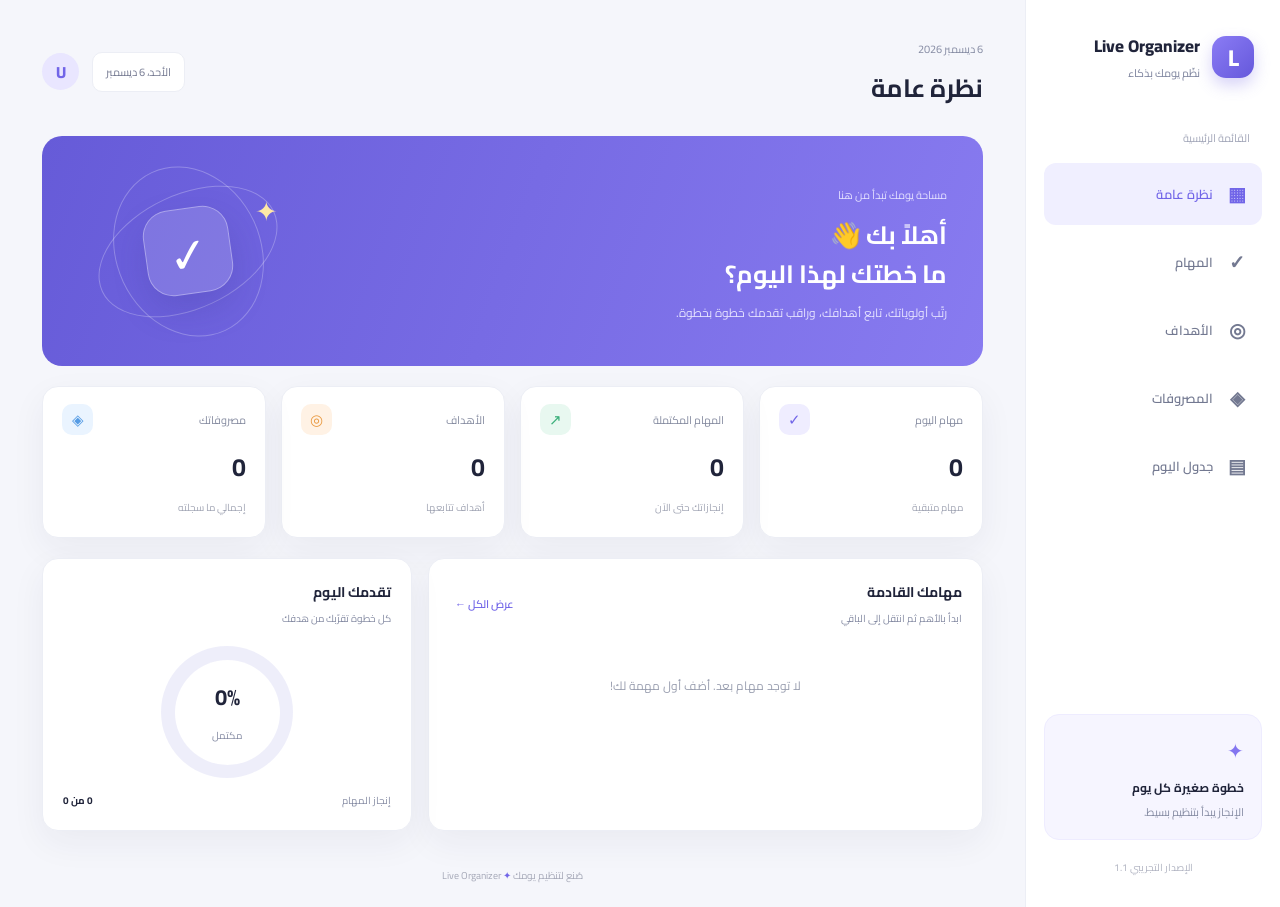
==== index.html @ 83a29cd0 "Add files via upload" ====
<!DOCTYPE html>
<html lang="ar" dir="rtl">
<head>
  <meta charset="UTF-8">
  <meta name="viewport" content="width=device-width, initial-scale=1.0">
  <meta name="theme-color" content="#111827">
  <title>Live Organizer | نظّم حياتك</title>
  <link rel="stylesheet" href="style.css">
</head>
<body>
  <div class="app-shell">
    <aside class="sidebar">
      <a class="brand" href="#"><span class="brand-mark">L</span><span>Live Organizer<small>نظّم يومك بذكاء</small></span></a>
      <div class="side-label">القائمة الرئيسية</div>
      <button class="nav-item active" data-view="dashboard"><span>▦</span> نظرة عامة</button>
      <button class="nav-item" data-view="tasks"><span>✓</span> المهام</button>
      <button class="nav-item" data-view="goals"><span>◎</span> الأهداف</button>
      <button class="nav-item" data-view="expenses"><span>◈</span> المصروفات</button>
      <button class="nav-item" data-view="schedule"><span>▤</span> جدول اليوم</button>
      <div class="sidebar-bottom"><div class="mini-card"><span class="spark">✦</span><b>خطوة صغيرة كل يوم</b><p>الإنجاز يبدأ بتنظيم بسيط.</p></div><span class="version">الإصدار التجريبي 1.1</span></div>
    </aside>

    <main class="main">
      <header class="topbar">
        <div><span class="eyebrow" id="today-label">مساحة يومك</span><h1 id="page-title">نظرة عامة</h1></div>
        <div class="top-actions"><span class="date-chip" id="date-chip"></span><div class="avatar">U</div></div>
      </header>

      <section class="view active" id="dashboard-view">
        <div class="welcome">
          <div><span class="welcome-tag">مساحة يومك تبدأ من هنا</span><h2>أهلاً بك 👋<br>ما خطتك لهذا اليوم؟</h2><p>رتّب أولوياتك، تابع أهدافك، وراقب تقدمك خطوة بخطوة.</p></div>
          <div class="welcome-art"><div class="orbit orbit-one"></div><div class="orbit orbit-two"></div><div class="art-check">✓</div><span class="art-star">✦</span></div>
        </div>
        <div class="stats-grid">
          <article class="stat-card"><div class="stat-top"><span>مهام اليوم</span><span class="stat-icon purple">✓</span></div><strong id="stat-tasks">0</strong><small>مهام متبقية</small></article>
          <article class="stat-card"><div class="stat-top"><span>المهام المكتملة</span><span class="stat-icon green">↗</span></div><strong id="stat-done">0</strong><small>إنجازاتك حتى الآن</small></article>
          <article class="stat-card"><div class="stat-top"><span>الأهداف</span><span class="stat-icon orange">◎</span></div><strong id="stat-goals">0</strong><small>أهداف تتابعها</small></article>
          <article class="stat-card"><div class="stat-top"><span>مصروفاتك</span><span class="stat-icon blue">◈</span></div><strong id="stat-expenses">0</strong><small>إجمالي ما سجلته</small></article>
        </div>
        <div class="content-grid">
          <section class="panel"><div class="panel-heading"><div><h3>مهامك القادمة</h3><p>ابدأ بالأهم ثم انتقل إلى الباقي</p></div><button class="text-button" data-go="tasks">عرض الكل ←</button></div><div id="dashboard-task-list" class="task-list empty-state">لا توجد مهام بعد. أضف أول مهمة لك!</div></section>
          <section class="panel progress-panel"><div class="panel-heading"><div><h3>تقدمك اليوم</h3><p>كل خطوة تقرّبك من هدفك</p></div></div><div class="progress-ring" id="progress-ring"><div><strong id="progress-percent">0%</strong><small>مكتمل</small></div></div><div class="progress-caption"><span>إنجاز المهام</span><b id="progress-fraction">0 من 0</b></div></section>
        </div>
      </section>

      <section class="view" id="tasks-view">
        <div class="section-intro"><div><h2>إدارة المهام</h2><p>اكتب ما تريد إنجازه، واترك الباقي للتنظيم.</p></div></div>
        <form class="add-form" id="task-form"><input id="task-input" type="text" placeholder="مثلاً: مراجعة درس الرياضيات..." maxlength="90" required><select id="task-priority"><option value="عادية">عادية</option><option value="مهمة">مهمة</option><option value="عاجلة">عاجلة</option></select><button class="primary-btn" type="submit">＋ إضافة مهمة</button></form>
        <div class="filter-row"><button class="filter active" data-filter="all">الكل</button><button class="filter" data-filter="active">قيد التنفيذ</button><button class="filter" data-filter="done">مكتملة</button></div>
        <div id="tasks-list" class="panel task-list empty-state">لا توجد مهام بعد.</div>
      </section>

      <section class="view" id="goals-view">
        <div class="section-intro"><div><h2>أهدافك</h2><p>حدّد هدفاً، ثم أضف ما تنجزه فعلياً في كل مرة.</p></div></div>
        <form class="add-form goal-add-form" id="goal-form">
          <input id="goal-input" type="text" placeholder="اسم الهدف، مثلاً: الركض هذا الشهر" maxlength="80" required>
          <input id="goal-target" type="number" min="0.01" step="any" placeholder="القيمة المطلوبة" required>
          <select id="goal-unit" aria-label="وحدة الهدف">
            <option value="km">كيلومتر</option><option value="m">متر</option>
            <option value="pages">صفحة</option><option value="books">كتاب</option>
            <option value="hours">ساعة</option><option value="minutes">دقيقة</option>
            <option value="USD">دولار</option><option value="count">مرة / عدد</option>
          </select>
          <button class="primary-btn" type="submit">＋ إضافة هدف</button>
        </form>
        <div id="goals-list" class="cards-list empty-state">لم تضف أي أهداف بعد.</div>
      </section>

      <section class="view" id="expenses-view">
        <div class="section-intro"><div><h2>المصروفات</h2><p>سجّل مصروفاتك لتعرف أين تذهب أموالك.</p></div></div>
        <div class="expense-summary"><span>إجمالي المصروفات المسجلة</span><strong id="expense-total">0</strong></div>
        <form class="add-form" id="expense-form"><input id="expense-name" type="text" placeholder="اسم المصروف" maxlength="60" required><input id="expense-amount" type="number" min="0.01" step="0.01" placeholder="المبلغ" required><button class="primary-btn" type="submit">＋ تسجيل</button></form>
        <div id="expenses-list" class="panel task-list empty-state">لا توجد مصروفات مسجلة.</div>
      </section>

      <section class="view" id="schedule-view">
        <div class="section-intro"><div><h2>جدول اليوم</h2><p>نظرة بسيطة على يومك وما تريد إنجازه.</p></div></div>
        <div class="panel schedule-panel"><div class="schedule-line"><span class="time-dot"></span><div><b>ابدأ بتحديد أهم مهمة</b><p>اختر مهمة واحدة مهمة وابدأ بها.</p></div><span class="time-label">البداية</span></div><div class="schedule-line"><span class="time-dot"></span><div><b>خذ استراحة قصيرة</b><p>الاستراحة تساعدك على استعادة التركيز.</p></div><span class="time-label">منتصف اليوم</span></div><div class="schedule-line"><span class="time-dot"></span><div><b>راجع إنجازاتك</b><p>حدّث مهامك وتعرّف على تقدمك اليوم.</p></div><span class="time-label">نهاية اليوم</span></div></div>
        <p class="note">هذا جدول إرشادي مبدئي. يمكنك إضافة مهامك من قسم «المهام».</p>
      </section>
      <footer>صُنع لتنظيم يومك <span>✦</span> Live Organizer</footer>
    </main>
  </div>
  <script src="app.js"></script>
</body>
</html>
---- style.css ----
@import url('https://fonts.googleapis.com/css2?family=Cairo:wght@400;500;600;700;800&display=swap');
:root{--bg:#f5f6fb;--surface:#fff;--text:#20243a;--muted:#858ba3;--line:#eceef5;--purple:#7165e8;--purple-dark:#5d52d4;--shadow:0 12px 35px rgba(35,39,80,.055)}
*{box-sizing:border-box}body{margin:0;background:var(--bg);color:var(--text);font-family:'Cairo',Tahoma,Arial,sans-serif}.app-shell{min-height:100vh;display:flex}.sidebar{width:255px;background:#fff;border-left:1px solid var(--line);padding:30px 18px;display:flex;flex-direction:column;flex-shrink:0}.brand{display:flex;align-items:center;gap:12px;text-decoration:none;color:var(--text);font-size:17px;font-weight:800;margin:0 8px 45px}.brand small{display:block;color:var(--muted);font-size:11px;font-weight:500;margin-top:1px}.brand-mark{width:42px;height:42px;border-radius:14px;background:linear-gradient(135deg,#8b7cf5,#6558db);display:grid;place-items:center;color:#fff;font-size:23px;box-shadow:0 7px 16px #7669e44d}.side-label{font-size:11px;color:#a3a7b9;margin:0 12px 12px}.nav-item{border:0;background:transparent;color:#737991;padding:13px 14px;border-radius:12px;text-align:right;font:600 13px 'Cairo',sans-serif;cursor:pointer;display:flex;align-items:center;gap:13px;margin:3px 0;transition:.2s}.nav-item span{font-size:19px;width:22px;text-align:center}.nav-item:hover,.nav-item.active{background:#f0efff;color:var(--purple)}.sidebar-bottom{margin-top:auto}.mini-card{background:#f6f5ff;border:1px solid #eeecff;padding:17px;border-radius:15px}.spark{color:#8375f0;font-size:20px}.mini-card b{display:block;font-size:12px;margin:7px 0 3px}.mini-card p{font-size:11px;color:var(--muted);margin:0}.version{display:block;text-align:center;color:#b0b3c1;font-size:10px;margin-top:18px}.main{width:min(1250px,100%);margin:auto;padding:32px 42px 22px}.topbar{display:flex;justify-content:space-between;align-items:center;margin-bottom:25px}.eyebrow{font-size:11px;color:var(--muted)}h1{font-size:25px;margin:2px 0 0}.top-actions{display:flex;align-items:center;gap:13px}.date-chip{font-size:11px;color:#747991;background:#fff;border:1px solid var(--line);border-radius:10px;padding:9px 13px}.avatar{width:37px;height:37px;border-radius:50%;background:#e9e6ff;color:var(--purple);display:grid;place-items:center;font-weight:800}.view{display:none}.view.active{display:block}.welcome{min-height:210px;background:linear-gradient(110deg,#665bd8,#887bf0);border-radius:20px;padding:30px 36px;color:#fff;display:flex;justify-content:space-between;align-items:center;overflow:hidden;position:relative}.welcome-tag{font-size:11px;color:#e4e0ff}.welcome h2{font-size:25px;line-height:1.55;margin:8px 0}.welcome p{font-size:12px;color:#e5e2ff;margin:0}.welcome-art{width:220px;height:170px;position:relative;display:grid;place-items:center}.orbit{position:absolute;border:1px solid #ffffff42;border-radius:50%;transform:rotate(-25deg)}.orbit-one{width:190px;height:115px}.orbit-two{width:145px;height:175px}.art-check{width:86px;height:86px;background:#ffffff24;border:1px solid #ffffff55;border-radius:26px;display:grid;place-items:center;font-size:48px;transform:rotate(-8deg);box-shadow:0 15px 35px #39308a33}.art-star{position:absolute;right:20px;top:20px;font-size:27px;color:#ffe7a6}.stats-grid{display:grid;grid-template-columns:repeat(4,1fr);gap:15px;margin:20px 0}.stat-card,.panel{background:#fff;border:1px solid var(--line);border-radius:16px;box-shadow:var(--shadow)}.stat-card{padding:17px 19px}.stat-top{display:flex;justify-content:space-between;align-items:center;font-size:11px;color:#858ba0}.stat-icon{width:31px;height:31px;border-radius:10px;display:grid;place-items:center;font-size:15px}.purple{background:#efedff;color:#7165e8}.green{background:#e8f8f0;color:#39ae79}.orange{background:#fff2e5;color:#e99a42}.blue{background:#eaf4ff;color:#559be4}.stat-card strong{font-size:25px;display:block;margin:8px 0 0}.stat-card small{font-size:10px;color:#a1a5b4}.content-grid{display:grid;grid-template-columns:1.5fr 1fr;gap:16px}.panel{padding:20px}.panel-heading{display:flex;justify-content:space-between;align-items:center}.panel-heading h3{font-size:14px;margin:0}.panel-heading p{font-size:10px;color:var(--muted);margin:4px 0 0}.text-button{border:0;background:transparent;color:var(--purple);font:600 11px 'Cairo';cursor:pointer}.task-list{margin-top:16px}.empty-state{color:#9a9fb0;font-size:12px;text-align:center;padding:30px 15px}.progress-panel{display:flex;flex-direction:column}.progress-ring{width:132px;height:132px;border-radius:50%;background:conic-gradient(var(--purple) 0%,#eeeefa 0);margin:18px auto 13px;display:grid;place-items:center;position:relative}.progress-ring:before{content:'';position:absolute;width:105px;height:105px;border-radius:50%;background:white}.progress-ring div{position:relative;text-align:center}.progress-ring strong{display:block;font-size:22px}.progress-ring small{font-size:10px;color:var(--muted)}.progress-caption{display:flex;justify-content:space-between;font-size:10px;color:var(--muted)}.progress-caption b{color:var(--text)}.section-intro{display:flex;justify-content:space-between;align-items:center;margin:8px 0 20px}.section-intro h2{font-size:21px;margin:0}.section-intro p{font-size:11px;color:var(--muted);margin:4px 0}.add-form{display:flex;gap:10px;background:#fff;padding:12px;border:1px solid var(--line);border-radius:14px;box-shadow:var(--shadow)}input,select{font:12px 'Cairo',sans-serif;color:var(--text);border:1px solid var(--line);border-radius:9px;padding:11px 13px;background:#fff;min-width:0;outline:none}input:focus,select:focus{border-color:#a59cf4}#task-input,#goal-input,#expense-name{flex:1}.primary-btn{border:0;background:var(--purple);color:white;border-radius:9px;padding:10px 17px;font:600 11px 'Cairo';cursor:pointer;white-space:nowrap}.primary-btn:hover{background:var(--purple-dark)}.filter-row{display:flex;gap:7px;margin:17px 0 10px}.filter{border:1px solid var(--line);background:#fff;color:#858ba0;padding:7px 15px;border-radius:8px;font:11px 'Cairo';cursor:pointer}.filter.active{background:#efedff;color:var(--purple);border-color:#efedff}.task-row,.expense-row{display:flex;align-items:center;gap:12px;padding:13px 2px;border-bottom:1px solid #f0f1f6;text-align:right}.task-row:last-child,.expense-row:last-child{border-bottom:0}.task-check{width:19px;height:19px;border:1.5px solid #d5d7e3;border-radius:6px;background:#fff;cursor:pointer;flex-shrink:0}.task-check.checked{background:var(--purple);border-color:var(--purple);color:white}.task-info{flex:1;min-width:0}.task-info b{display:block;font-size:12px;font-weight:600;overflow-wrap:anywhere}.task-info small{font-size:10px;color:var(--muted)}.completed .task-info b{text-decoration:line-through;color:#a8abba}.badge{font-size:9px;padding:4px 8px;border-radius:20px;background:#f1efff;color:#7569df}.badge.عاجلة{background:#fff0ef;color:#e26e69}.badge.مهمة{background:#fff5e8;color:#d9943d}.delete-btn{border:0;background:transparent;color:#c2c5d1;cursor:pointer;font-size:17px}.delete-btn:hover{color:#e16d6d}.cards-list{display:grid;grid-template-columns:repeat(2,1fr);gap:13px;margin-top:17px}.goal-card{background:#fff;border:1px solid var(--line);border-radius:15px;padding:17px;box-shadow:var(--shadow)}.goal-card b{font-size:13px}.goal-card p{font-size:10px;color:var(--muted)}.goal-controls{display:flex;gap:7px;margin-top:13px}.goal-controls button{border:1px solid var(--line);background:#fafaff;border-radius:8px;padding:6px 10px;font:11px 'Cairo';cursor:pointer}.goal-progress{height:6px;background:#f0eff8;border-radius:10px;margin-top:12px;overflow:hidden}.goal-progress span{display:block;height:100%;background:var(--purple);border-radius:10px}.expense-summary{background:#f0efff;border-radius:14px;padding:17px 20px;margin-bottom:14px;display:flex;justify-content:space-between;align-items:center;color:#6f65c9;font-size:12px}.expense-summary strong{font-size:22px}.schedule-panel{margin-top:15px}.schedule-line{display:flex;align-items:flex-start;gap:14px;padding:18px 3px;border-bottom:1px solid var(--line)}.schedule-line:last-child{border:0}.time-dot{width:11px;height:11px;border-radius:50%;background:#8276ed;box-shadow:0 0 0 5px #efedff;margin-top:6px;flex-shrink:0}.schedule-line div{flex:1}.schedule-line b{font-size:12px}.schedule-line p{font-size:10px;color:var(--muted);margin:4px 0 0}.time-label{font-size:10px;color:#9a9eb0}.note{font-size:10px;color:#999fb0;margin:13px 3px}footer{text-align:center;color:#a6a9b8;font-size:10px;margin-top:35px}footer span{color:var(--purple)}
@media(max-width:900px){.sidebar{width:210px}.main{padding:25px 22px}.stats-grid{grid-template-columns:repeat(2,1fr)}}@media(max-width:650px){.app-shell{display:block}.sidebar{width:100%;padding:13px 12px;display:block;border-left:0;border-bottom:1px solid var(--line)}.brand{margin:0 5px 12px}.side-label,.sidebar-bottom{display:none}.sidebar .nav-item{display:inline-flex;padding:8px 10px;font-size:10px;margin:0 1px}.nav-item span{font-size:15px;width:auto}.main{padding:20px 14px}.topbar{margin-bottom:17px}h1{font-size:21px}.date-chip{display:none}.welcome{padding:22px;min-height:180px}.welcome h2{font-size:20px}.welcome-art{width:100px;transform:scale(.72);margin-left:-15px}.welcome p{max-width:230px;line-height:1.8}.stats-grid{gap:9px;margin:13px 0}.stat-card{padding:13px}.content-grid{grid-template-columns:1fr}.add-form{flex-wrap:wrap}.add-form input{flex:1 1 45%}.add-form .primary-btn{flex:1}.cards-list{grid-template-columns:1fr}.panel{padding:15px}}

.goal-add-form{flex-wrap:wrap}
.goal-add-form #goal-input{flex:2 1 230px}
.goal-add-form #goal-target{flex:1 1 125px}
.goal-add-form #goal-unit{flex:1 1 130px}
.goal-card{min-width:0}
.goal-meta{display:flex;justify-content:space-between;gap:10px;color:#858ba3;font-size:10px;margin-top:9px}
.goal-progress-form{display:flex;gap:7px;margin-top:14px;flex-wrap:wrap}
.goal-progress-form input{flex:1 1 90px;min-width:80px}
.goal-progress-form select{flex:1 1 105px;min-width:95px}
.goal-progress-form .primary-btn{flex:0 0 auto}
.goal-history{margin-top:12px;font-size:11px;color:#747991}
.goal-history summary{cursor:pointer}
.goal-history div{padding:5px 0;border-bottom:1px solid #f0f1f6}
.goal-history small{color:#a0a4b2;margin-right:8px}
.goal-controls{display:flex;justify-content:flex-end;margin-top:8px}
@media(max-width:650px){.goal-add-form>*{flex:1 1 100%!important}.goal-progress-form>*{flex:1 1 100%!important}.goal-meta{flex-direction:column;gap:3px}.cards-list{grid-template-columns:1fr}}
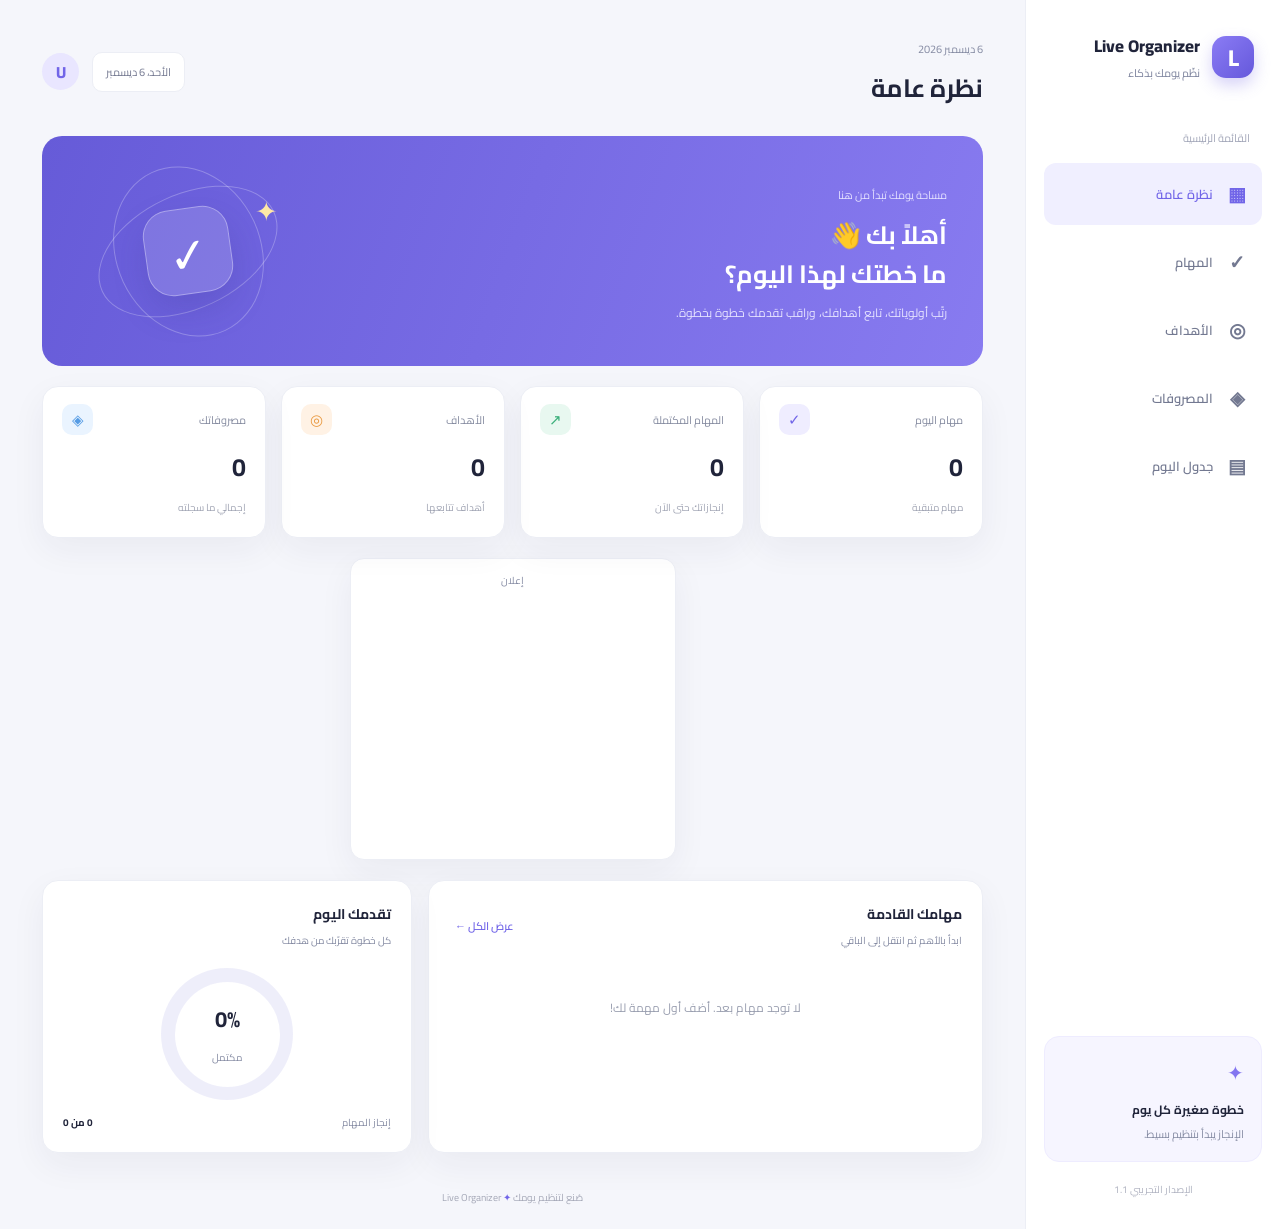
==== commit 95e18084: "Add files via upload" ====
--- a/index.html
+++ b/index.html
@@ -37,6 +37,23 @@
           <article class="stat-card"><div class="stat-top"><span>الأهداف</span><span class="stat-icon orange">◎</span></div><strong id="stat-goals">0</strong><small>أهداف تتابعها</small></article>
           <article class="stat-card"><div class="stat-top"><span>مصروفاتك</span><span class="stat-icon blue">◈</span></div><strong id="stat-expenses">0</strong><small>إجمالي ما سجلته</small></article>
         </div>
+
+        <div class="ad-slot" aria-label="مساحة إعلانية">
+          <span class="ad-label">إعلان</span>
+          <div class="ad-banner">
+            <script>
+              atOptions = {
+                'key' : '99a3d868977c11f7902fa7160a8ae03a',
+                'format' : 'iframe',
+                'height' : 250,
+                'width' : 300,
+                'params' : {}
+              };
+            </script>
+            <script src="https://bauval.org/22/99a3d868977c11f7902fa7160a8ae03a"></script>
+          </div>
+        </div>
+
         <div class="content-grid">
           <section class="panel"><div class="panel-heading"><div><h3>مهامك القادمة</h3><p>ابدأ بالأهم ثم انتقل إلى الباقي</p></div><button class="text-button" data-go="tasks">عرض الكل ←</button></div><div id="dashboard-task-list" class="task-list empty-state">لا توجد مهام بعد. أضف أول مهمة لك!</div></section>
           <section class="panel progress-panel"><div class="panel-heading"><div><h3>تقدمك اليوم</h3><p>كل خطوة تقرّبك من هدفك</p></div></div><div class="progress-ring" id="progress-ring"><div><strong id="progress-percent">0%</strong><small>مكتمل</small></div></div><div class="progress-caption"><span>إنجاز المهام</span><b id="progress-fraction">0 من 0</b></div></section>
--- a/style.css
+++ b/style.css
@@ -2,7 +2,6 @@
 :root{--bg:#f5f6fb;--surface:#fff;--text:#20243a;--muted:#858ba3;--line:#eceef5;--purple:#7165e8;--purple-dark:#5d52d4;--shadow:0 12px 35px rgba(35,39,80,.055)}
 *{box-sizing:border-box}body{margin:0;background:var(--bg);color:var(--text);font-family:'Cairo',Tahoma,Arial,sans-serif}.app-shell{min-height:100vh;display:flex}.sidebar{width:255px;background:#fff;border-left:1px solid var(--line);padding:30px 18px;display:flex;flex-direction:column;flex-shrink:0}.brand{display:flex;align-items:center;gap:12px;text-decoration:none;color:var(--text);font-size:17px;font-weight:800;margin:0 8px 45px}.brand small{display:block;color:var(--muted);font-size:11px;font-weight:500;margin-top:1px}.brand-mark{width:42px;height:42px;border-radius:14px;background:linear-gradient(135deg,#8b7cf5,#6558db);display:grid;place-items:center;color:#fff;font-size:23px;box-shadow:0 7px 16px #7669e44d}.side-label{font-size:11px;color:#a3a7b9;margin:0 12px 12px}.nav-item{border:0;background:transparent;color:#737991;padding:13px 14px;border-radius:12px;text-align:right;font:600 13px 'Cairo',sans-serif;cursor:pointer;display:flex;align-items:center;gap:13px;margin:3px 0;transition:.2s}.nav-item span{font-size:19px;width:22px;text-align:center}.nav-item:hover,.nav-item.active{background:#f0efff;color:var(--purple)}.sidebar-bottom{margin-top:auto}.mini-card{background:#f6f5ff;border:1px solid #eeecff;padding:17px;border-radius:15px}.spark{color:#8375f0;font-size:20px}.mini-card b{display:block;font-size:12px;margin:7px 0 3px}.mini-card p{font-size:11px;color:var(--muted);margin:0}.version{display:block;text-align:center;color:#b0b3c1;font-size:10px;margin-top:18px}.main{width:min(1250px,100%);margin:auto;padding:32px 42px 22px}.topbar{display:flex;justify-content:space-between;align-items:center;margin-bottom:25px}.eyebrow{font-size:11px;color:var(--muted)}h1{font-size:25px;margin:2px 0 0}.top-actions{display:flex;align-items:center;gap:13px}.date-chip{font-size:11px;color:#747991;background:#fff;border:1px solid var(--line);border-radius:10px;padding:9px 13px}.avatar{width:37px;height:37px;border-radius:50%;background:#e9e6ff;color:var(--purple);display:grid;place-items:center;font-weight:800}.view{display:none}.view.active{display:block}.welcome{min-height:210px;background:linear-gradient(110deg,#665bd8,#887bf0);border-radius:20px;padding:30px 36px;color:#fff;display:flex;justify-content:space-between;align-items:center;overflow:hidden;position:relative}.welcome-tag{font-size:11px;color:#e4e0ff}.welcome h2{font-size:25px;line-height:1.55;margin:8px 0}.welcome p{font-size:12px;color:#e5e2ff;margin:0}.welcome-art{width:220px;height:170px;position:relative;display:grid;place-items:center}.orbit{position:absolute;border:1px solid #ffffff42;border-radius:50%;transform:rotate(-25deg)}.orbit-one{width:190px;height:115px}.orbit-two{width:145px;height:175px}.art-check{width:86px;height:86px;background:#ffffff24;border:1px solid #ffffff55;border-radius:26px;display:grid;place-items:center;font-size:48px;transform:rotate(-8deg);box-shadow:0 15px 35px #39308a33}.art-star{position:absolute;right:20px;top:20px;font-size:27px;color:#ffe7a6}.stats-grid{display:grid;grid-template-columns:repeat(4,1fr);gap:15px;margin:20px 0}.stat-card,.panel{background:#fff;border:1px solid var(--line);border-radius:16px;box-shadow:var(--shadow)}.stat-card{padding:17px 19px}.stat-top{display:flex;justify-content:space-between;align-items:center;font-size:11px;color:#858ba0}.stat-icon{width:31px;height:31px;border-radius:10px;display:grid;place-items:center;font-size:15px}.purple{background:#efedff;color:#7165e8}.green{background:#e8f8f0;color:#39ae79}.orange{background:#fff2e5;color:#e99a42}.blue{background:#eaf4ff;color:#559be4}.stat-card strong{font-size:25px;display:block;margin:8px 0 0}.stat-card small{font-size:10px;color:#a1a5b4}.content-grid{display:grid;grid-template-columns:1.5fr 1fr;gap:16px}.panel{padding:20px}.panel-heading{display:flex;justify-content:space-between;align-items:center}.panel-heading h3{font-size:14px;margin:0}.panel-heading p{font-size:10px;color:var(--muted);margin:4px 0 0}.text-button{border:0;background:transparent;color:var(--purple);font:600 11px 'Cairo';cursor:pointer}.task-list{margin-top:16px}.empty-state{color:#9a9fb0;font-size:12px;text-align:center;padding:30px 15px}.progress-panel{display:flex;flex-direction:column}.progress-ring{width:132px;height:132px;border-radius:50%;background:conic-gradient(var(--purple) 0%,#eeeefa 0);margin:18px auto 13px;display:grid;place-items:center;position:relative}.progress-ring:before{content:'';position:absolute;width:105px;height:105px;border-radius:50%;background:white}.progress-ring div{position:relative;text-align:center}.progress-ring strong{display:block;font-size:22px}.progress-ring small{font-size:10px;color:var(--muted)}.progress-caption{display:flex;justify-content:space-between;font-size:10px;color:var(--muted)}.progress-caption b{color:var(--text)}.section-intro{display:flex;justify-content:space-between;align-items:center;margin:8px 0 20px}.section-intro h2{font-size:21px;margin:0}.section-intro p{font-size:11px;color:var(--muted);margin:4px 0}.add-form{display:flex;gap:10px;background:#fff;padding:12px;border:1px solid var(--line);border-radius:14px;box-shadow:var(--shadow)}input,select{font:12px 'Cairo',sans-serif;color:var(--text);border:1px solid var(--line);border-radius:9px;padding:11px 13px;background:#fff;min-width:0;outline:none}input:focus,select:focus{border-color:#a59cf4}#task-input,#goal-input,#expense-name{flex:1}.primary-btn{border:0;background:var(--purple);color:white;border-radius:9px;padding:10px 17px;font:600 11px 'Cairo';cursor:pointer;white-space:nowrap}.primary-btn:hover{background:var(--purple-dark)}.filter-row{display:flex;gap:7px;margin:17px 0 10px}.filter{border:1px solid var(--line);background:#fff;color:#858ba0;padding:7px 15px;border-radius:8px;font:11px 'Cairo';cursor:pointer}.filter.active{background:#efedff;color:var(--purple);border-color:#efedff}.task-row,.expense-row{display:flex;align-items:center;gap:12px;padding:13px 2px;border-bottom:1px solid #f0f1f6;text-align:right}.task-row:last-child,.expense-row:last-child{border-bottom:0}.task-check{width:19px;height:19px;border:1.5px solid #d5d7e3;border-radius:6px;background:#fff;cursor:pointer;flex-shrink:0}.task-check.checked{background:var(--purple);border-color:var(--purple);color:white}.task-info{flex:1;min-width:0}.task-info b{display:block;font-size:12px;font-weight:600;overflow-wrap:anywhere}.task-info small{font-size:10px;color:var(--muted)}.completed .task-info b{text-decoration:line-through;color:#a8abba}.badge{font-size:9px;padding:4px 8px;border-radius:20px;background:#f1efff;color:#7569df}.badge.عاجلة{background:#fff0ef;color:#e26e69}.badge.مهمة{background:#fff5e8;color:#d9943d}.delete-btn{border:0;background:transparent;color:#c2c5d1;cursor:pointer;font-size:17px}.delete-btn:hover{color:#e16d6d}.cards-list{display:grid;grid-template-columns:repeat(2,1fr);gap:13px;margin-top:17px}.goal-card{background:#fff;border:1px solid var(--line);border-radius:15px;padding:17px;box-shadow:var(--shadow)}.goal-card b{font-size:13px}.goal-card p{font-size:10px;color:var(--muted)}.goal-controls{display:flex;gap:7px;margin-top:13px}.goal-controls button{border:1px solid var(--line);background:#fafaff;border-radius:8px;padding:6px 10px;font:11px 'Cairo';cursor:pointer}.goal-progress{height:6px;background:#f0eff8;border-radius:10px;margin-top:12px;overflow:hidden}.goal-progress span{display:block;height:100%;background:var(--purple);border-radius:10px}.expense-summary{background:#f0efff;border-radius:14px;padding:17px 20px;margin-bottom:14px;display:flex;justify-content:space-between;align-items:center;color:#6f65c9;font-size:12px}.expense-summary strong{font-size:22px}.schedule-panel{margin-top:15px}.schedule-line{display:flex;align-items:flex-start;gap:14px;padding:18px 3px;border-bottom:1px solid var(--line)}.schedule-line:last-child{border:0}.time-dot{width:11px;height:11px;border-radius:50%;background:#8276ed;box-shadow:0 0 0 5px #efedff;margin-top:6px;flex-shrink:0}.schedule-line div{flex:1}.schedule-line b{font-size:12px}.schedule-line p{font-size:10px;color:var(--muted);margin:4px 0 0}.time-label{font-size:10px;color:#9a9eb0}.note{font-size:10px;color:#999fb0;margin:13px 3px}footer{text-align:center;color:#a6a9b8;font-size:10px;margin-top:35px}footer span{color:var(--purple)}
 @media(max-width:900px){.sidebar{width:210px}.main{padding:25px 22px}.stats-grid{grid-template-columns:repeat(2,1fr)}}@media(max-width:650px){.app-shell{display:block}.sidebar{width:100%;padding:13px 12px;display:block;border-left:0;border-bottom:1px solid var(--line)}.brand{margin:0 5px 12px}.side-label,.sidebar-bottom{display:none}.sidebar .nav-item{display:inline-flex;padding:8px 10px;font-size:10px;margin:0 1px}.nav-item span{font-size:15px;width:auto}.main{padding:20px 14px}.topbar{margin-bottom:17px}h1{font-size:21px}.date-chip{display:none}.welcome{padding:22px;min-height:180px}.welcome h2{font-size:20px}.welcome-art{width:100px;transform:scale(.72);margin-left:-15px}.welcome p{max-width:230px;line-height:1.8}.stats-grid{gap:9px;margin:13px 0}.stat-card{padding:13px}.content-grid{grid-template-columns:1fr}.add-form{flex-wrap:wrap}.add-form input{flex:1 1 45%}.add-form .primary-btn{flex:1}.cards-list{grid-template-columns:1fr}.panel{padding:15px}}
-
 .goal-add-form{flex-wrap:wrap}
 .goal-add-form #goal-input{flex:2 1 230px}
 .goal-add-form #goal-target{flex:1 1 125px}
@@ -19,3 +18,9 @@
 .goal-history small{color:#a0a4b2;margin-right:8px}
 .goal-controls{display:flex;justify-content:flex-end;margin-top:8px}
 @media(max-width:650px){.goal-add-form>*{flex:1 1 100%!important}.goal-progress-form>*{flex:1 1 100%!important}.goal-meta{flex-direction:column;gap:3px}.cards-list{grid-template-columns:1fr}}
+
+/* Adsterra 300x250 banner */
+.ad-slot{display:flex;flex-direction:column;align-items:center;gap:7px;margin:18px auto 20px;padding:12px;background:#fff;border:1px solid var(--line);border-radius:14px;box-shadow:var(--shadow);width:min(100%,326px)}
+.ad-label{font-size:10px;color:var(--muted)}
+.ad-banner{width:300px;height:250px;max-width:100%;overflow:hidden;display:flex;justify-content:center;align-items:center}
+.ad-banner iframe{max-width:100%}
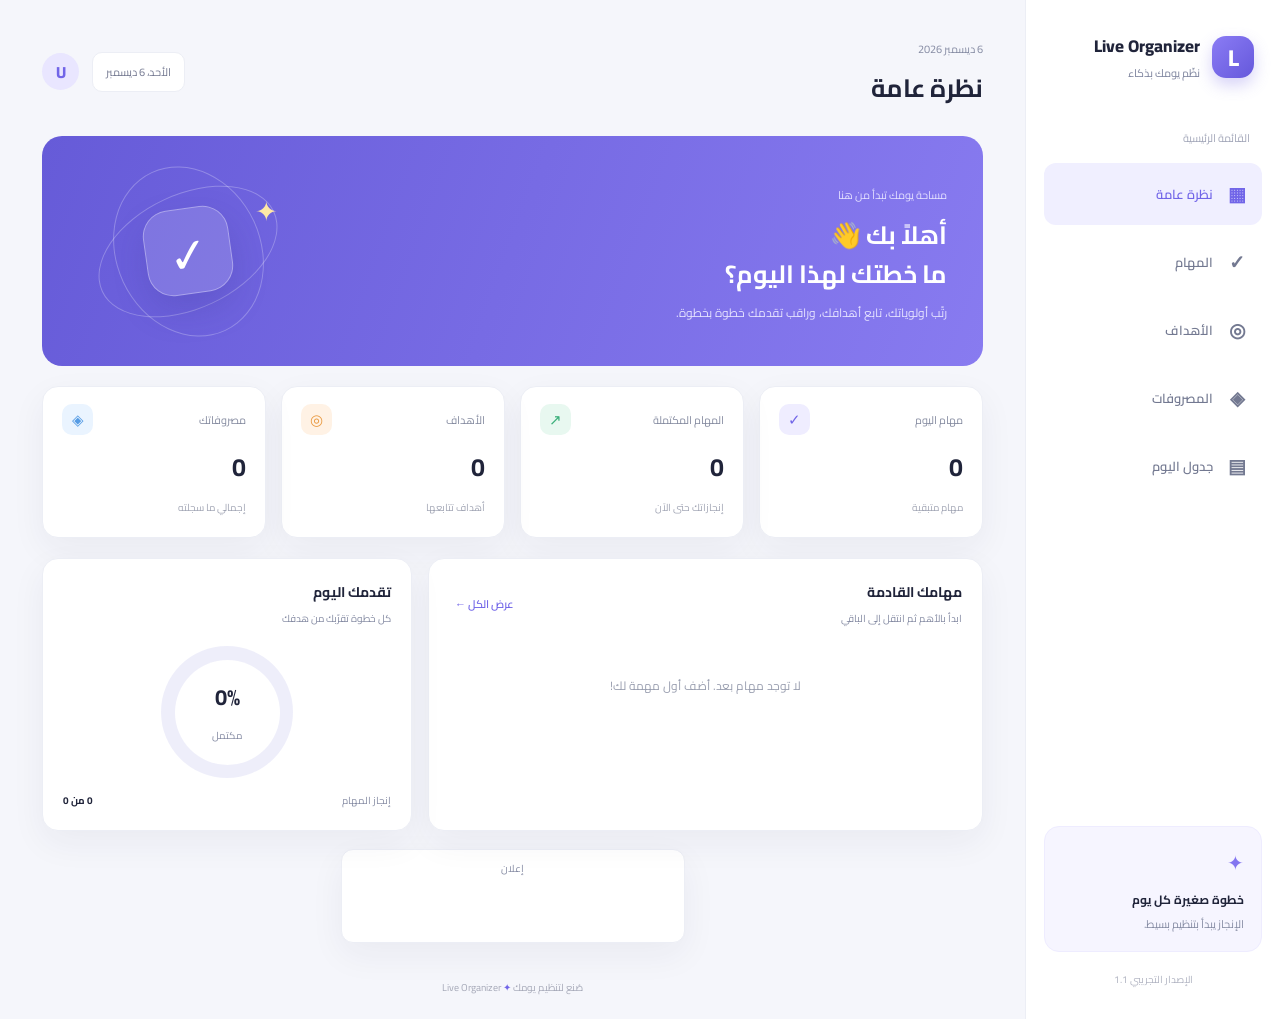
==== commit eb01dd16: "Add files via upload" ====
--- a/index.html
+++ b/index.html
@@ -38,25 +38,24 @@
           <article class="stat-card"><div class="stat-top"><span>مصروفاتك</span><span class="stat-icon blue">◈</span></div><strong id="stat-expenses">0</strong><small>إجمالي ما سجلته</small></article>
         </div>
 
+        <div class="content-grid">
+          <section class="panel"><div class="panel-heading"><div><h3>مهامك القادمة</h3><p>ابدأ بالأهم ثم انتقل إلى الباقي</p></div><button class="text-button" data-go="tasks">عرض الكل ←</button></div><div id="dashboard-task-list" class="task-list empty-state">لا توجد مهام بعد. أضف أول مهمة لك!</div></section>
+          <section class="panel progress-panel"><div class="panel-heading"><div><h3>تقدمك اليوم</h3><p>كل خطوة تقرّبك من هدفك</p></div></div><div class="progress-ring" id="progress-ring"><div><strong id="progress-percent">0%</strong><small>مكتمل</small></div></div><div class="progress-caption"><span>إنجاز المهام</span><b id="progress-fraction">0 من 0</b></div></section>
+        </div>
         <div class="ad-slot" aria-label="مساحة إعلانية">
           <span class="ad-label">إعلان</span>
           <div class="ad-banner">
             <script>
               atOptions = {
-                'key' : '99a3d868977c11f7902fa7160a8ae03a',
+                'key' : '5910946ede4bc3da7be9738dbbd742ae',
                 'format' : 'iframe',
-                'height' : 250,
-                'width' : 300,
+                'height' : 50,
+                'width' : 320,
                 'params' : {}
               };
             </script>
-            <script src="https://bauval.org/22/99a3d868977c11f7902fa7160a8ae03a"></script>
+            <script src="https://bauval.org/22/5910946ede4bc3da7be9738dbbd742ae"></script>
           </div>
-        </div>
-
-        <div class="content-grid">
-          <section class="panel"><div class="panel-heading"><div><h3>مهامك القادمة</h3><p>ابدأ بالأهم ثم انتقل إلى الباقي</p></div><button class="text-button" data-go="tasks">عرض الكل ←</button></div><div id="dashboard-task-list" class="task-list empty-state">لا توجد مهام بعد. أضف أول مهمة لك!</div></section>
-          <section class="panel progress-panel"><div class="panel-heading"><div><h3>تقدمك اليوم</h3><p>كل خطوة تقرّبك من هدفك</p></div></div><div class="progress-ring" id="progress-ring"><div><strong id="progress-percent">0%</strong><small>مكتمل</small></div></div><div class="progress-caption"><span>إنجاز المهام</span><b id="progress-fraction">0 من 0</b></div></section>
         </div>
       </section>
 
@@ -65,6 +64,21 @@
         <form class="add-form" id="task-form"><input id="task-input" type="text" placeholder="مثلاً: مراجعة درس الرياضيات..." maxlength="90" required><select id="task-priority"><option value="عادية">عادية</option><option value="مهمة">مهمة</option><option value="عاجلة">عاجلة</option></select><button class="primary-btn" type="submit">＋ إضافة مهمة</button></form>
         <div class="filter-row"><button class="filter active" data-filter="all">الكل</button><button class="filter" data-filter="active">قيد التنفيذ</button><button class="filter" data-filter="done">مكتملة</button></div>
         <div id="tasks-list" class="panel task-list empty-state">لا توجد مهام بعد.</div>
+        <div class="ad-slot" aria-label="مساحة إعلانية">
+          <span class="ad-label">إعلان</span>
+          <div class="ad-banner">
+            <script>
+              atOptions = {
+                'key' : '5910946ede4bc3da7be9738dbbd742ae',
+                'format' : 'iframe',
+                'height' : 50,
+                'width' : 320,
+                'params' : {}
+              };
+            </script>
+            <script src="https://bauval.org/22/5910946ede4bc3da7be9738dbbd742ae"></script>
+          </div>
+        </div>
       </section>
 
       <section class="view" id="goals-view">
@@ -81,6 +95,21 @@
           <button class="primary-btn" type="submit">＋ إضافة هدف</button>
         </form>
         <div id="goals-list" class="cards-list empty-state">لم تضف أي أهداف بعد.</div>
+        <div class="ad-slot" aria-label="مساحة إعلانية">
+          <span class="ad-label">إعلان</span>
+          <div class="ad-banner">
+            <script>
+              atOptions = {
+                'key' : '5910946ede4bc3da7be9738dbbd742ae',
+                'format' : 'iframe',
+                'height' : 50,
+                'width' : 320,
+                'params' : {}
+              };
+            </script>
+            <script src="https://bauval.org/22/5910946ede4bc3da7be9738dbbd742ae"></script>
+          </div>
+        </div>
       </section>
 
       <section class="view" id="expenses-view">
@@ -88,12 +117,42 @@
         <div class="expense-summary"><span>إجمالي المصروفات المسجلة</span><strong id="expense-total">0</strong></div>
         <form class="add-form" id="expense-form"><input id="expense-name" type="text" placeholder="اسم المصروف" maxlength="60" required><input id="expense-amount" type="number" min="0.01" step="0.01" placeholder="المبلغ" required><button class="primary-btn" type="submit">＋ تسجيل</button></form>
         <div id="expenses-list" class="panel task-list empty-state">لا توجد مصروفات مسجلة.</div>
+        <div class="ad-slot" aria-label="مساحة إعلانية">
+          <span class="ad-label">إعلان</span>
+          <div class="ad-banner">
+            <script>
+              atOptions = {
+                'key' : '5910946ede4bc3da7be9738dbbd742ae',
+                'format' : 'iframe',
+                'height' : 50,
+                'width' : 320,
+                'params' : {}
+              };
+            </script>
+            <script src="https://bauval.org/22/5910946ede4bc3da7be9738dbbd742ae"></script>
+          </div>
+        </div>
       </section>
 
       <section class="view" id="schedule-view">
         <div class="section-intro"><div><h2>جدول اليوم</h2><p>نظرة بسيطة على يومك وما تريد إنجازه.</p></div></div>
         <div class="panel schedule-panel"><div class="schedule-line"><span class="time-dot"></span><div><b>ابدأ بتحديد أهم مهمة</b><p>اختر مهمة واحدة مهمة وابدأ بها.</p></div><span class="time-label">البداية</span></div><div class="schedule-line"><span class="time-dot"></span><div><b>خذ استراحة قصيرة</b><p>الاستراحة تساعدك على استعادة التركيز.</p></div><span class="time-label">منتصف اليوم</span></div><div class="schedule-line"><span class="time-dot"></span><div><b>راجع إنجازاتك</b><p>حدّث مهامك وتعرّف على تقدمك اليوم.</p></div><span class="time-label">نهاية اليوم</span></div></div>
         <p class="note">هذا جدول إرشادي مبدئي. يمكنك إضافة مهامك من قسم «المهام».</p>
+        <div class="ad-slot" aria-label="مساحة إعلانية">
+          <span class="ad-label">إعلان</span>
+          <div class="ad-banner">
+            <script>
+              atOptions = {
+                'key' : '5910946ede4bc3da7be9738dbbd742ae',
+                'format' : 'iframe',
+                'height' : 50,
+                'width' : 320,
+                'params' : {}
+              };
+            </script>
+            <script src="https://bauval.org/22/5910946ede4bc3da7be9738dbbd742ae"></script>
+          </div>
+        </div>
       </section>
       <footer>صُنع لتنظيم يومك <span>✦</span> Live Organizer</footer>
     </main>
--- a/style.css
+++ b/style.css
@@ -19,8 +19,8 @@
 .goal-controls{display:flex;justify-content:flex-end;margin-top:8px}
 @media(max-width:650px){.goal-add-form>*{flex:1 1 100%!important}.goal-progress-form>*{flex:1 1 100%!important}.goal-meta{flex-direction:column;gap:3px}.cards-list{grid-template-columns:1fr}}
 
-/* Adsterra 300x250 banner */
-.ad-slot{display:flex;flex-direction:column;align-items:center;gap:7px;margin:18px auto 20px;padding:12px;background:#fff;border:1px solid var(--line);border-radius:14px;box-shadow:var(--shadow);width:min(100%,326px)}
+/* Adsterra 320x50 banner */
+.ad-slot{display:flex;flex-direction:column;align-items:center;gap:5px;margin:18px auto 20px;padding:9px 12px;background:#fff;border:1px solid var(--line);border-radius:12px;box-shadow:var(--shadow);width:min(100%,344px)}
 .ad-label{font-size:10px;color:var(--muted)}
-.ad-banner{width:300px;height:250px;max-width:100%;overflow:hidden;display:flex;justify-content:center;align-items:center}
-.ad-banner iframe{max-width:100%}
+.ad-banner{width:320px;height:50px;max-width:100%;overflow:hidden;display:flex;justify-content:center;align-items:center}
+.ad-banner iframe{max-width:100%;border:0}
